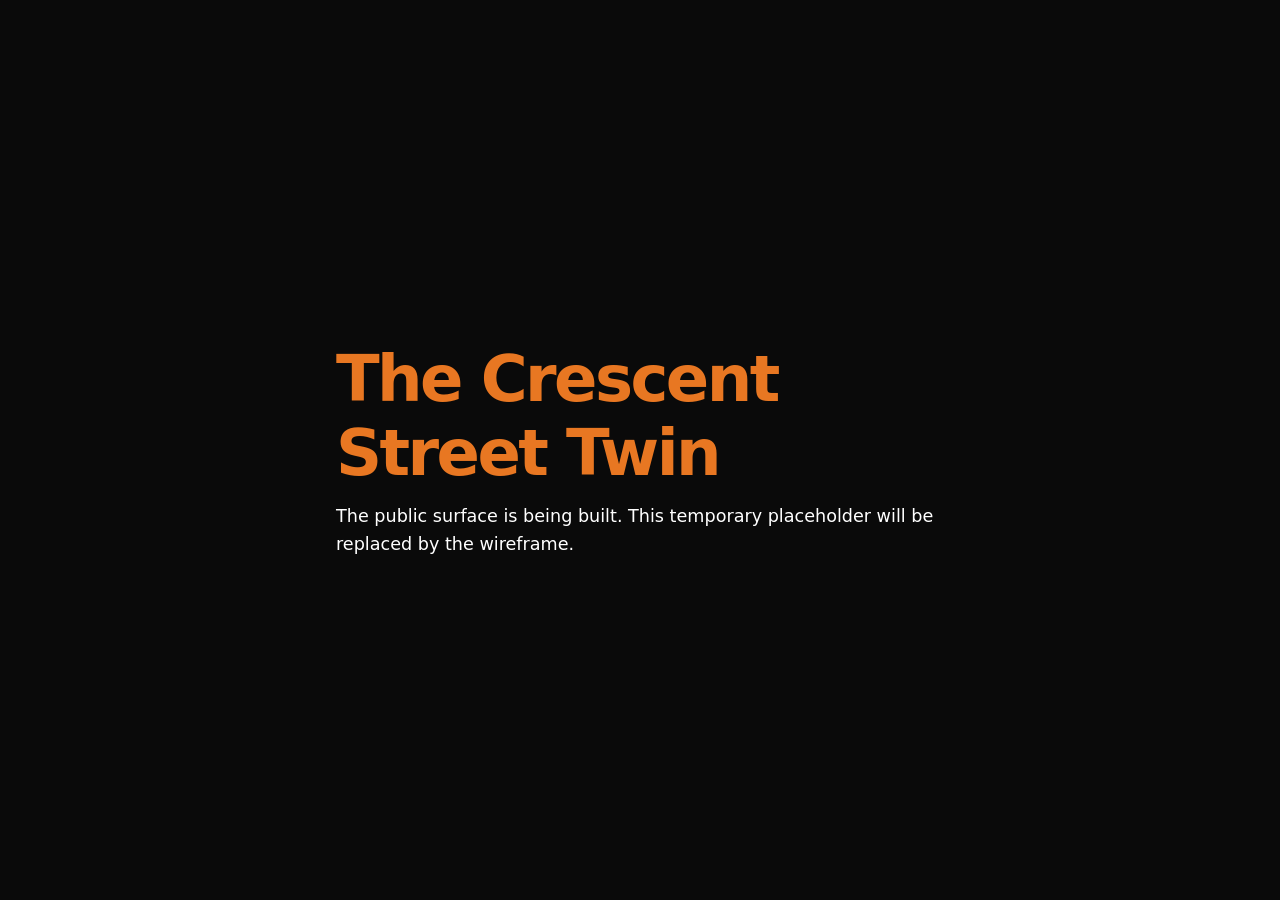
==== docs/index.html @ 07fa0f6b "Scaffold Crescent Street Twin Pages surface" ====
<!doctype html>
<html lang="en">
<head>
  <meta charset="utf-8">
  <meta name="viewport" content="width=device-width, initial-scale=1">
  <meta name="color-scheme" content="dark">
  <title>The Crescent Street Twin</title>
  <style>
    :root { background: #0a0a0a; color: #fff; font-family: system-ui, -apple-system, BlinkMacSystemFont, "Segoe UI", sans-serif; }
    body { display: grid; min-height: 100vh; margin: 0; place-items: center; }
    main { max-width: 38rem; padding: 2rem; }
    h1 { margin: 0 0 .75rem; color: #e87722; font-size: clamp(2rem, 7vw, 4rem); letter-spacing: -.04em; }
    p { margin: 0; font-size: 1.1rem; line-height: 1.6; }
  </style>
</head>
<body>
  <main>
    <h1>The Crescent Street Twin</h1>
    <p>The public surface is being built. This temporary placeholder will be replaced by the wireframe.</p>
  </main>
</body>
</html>
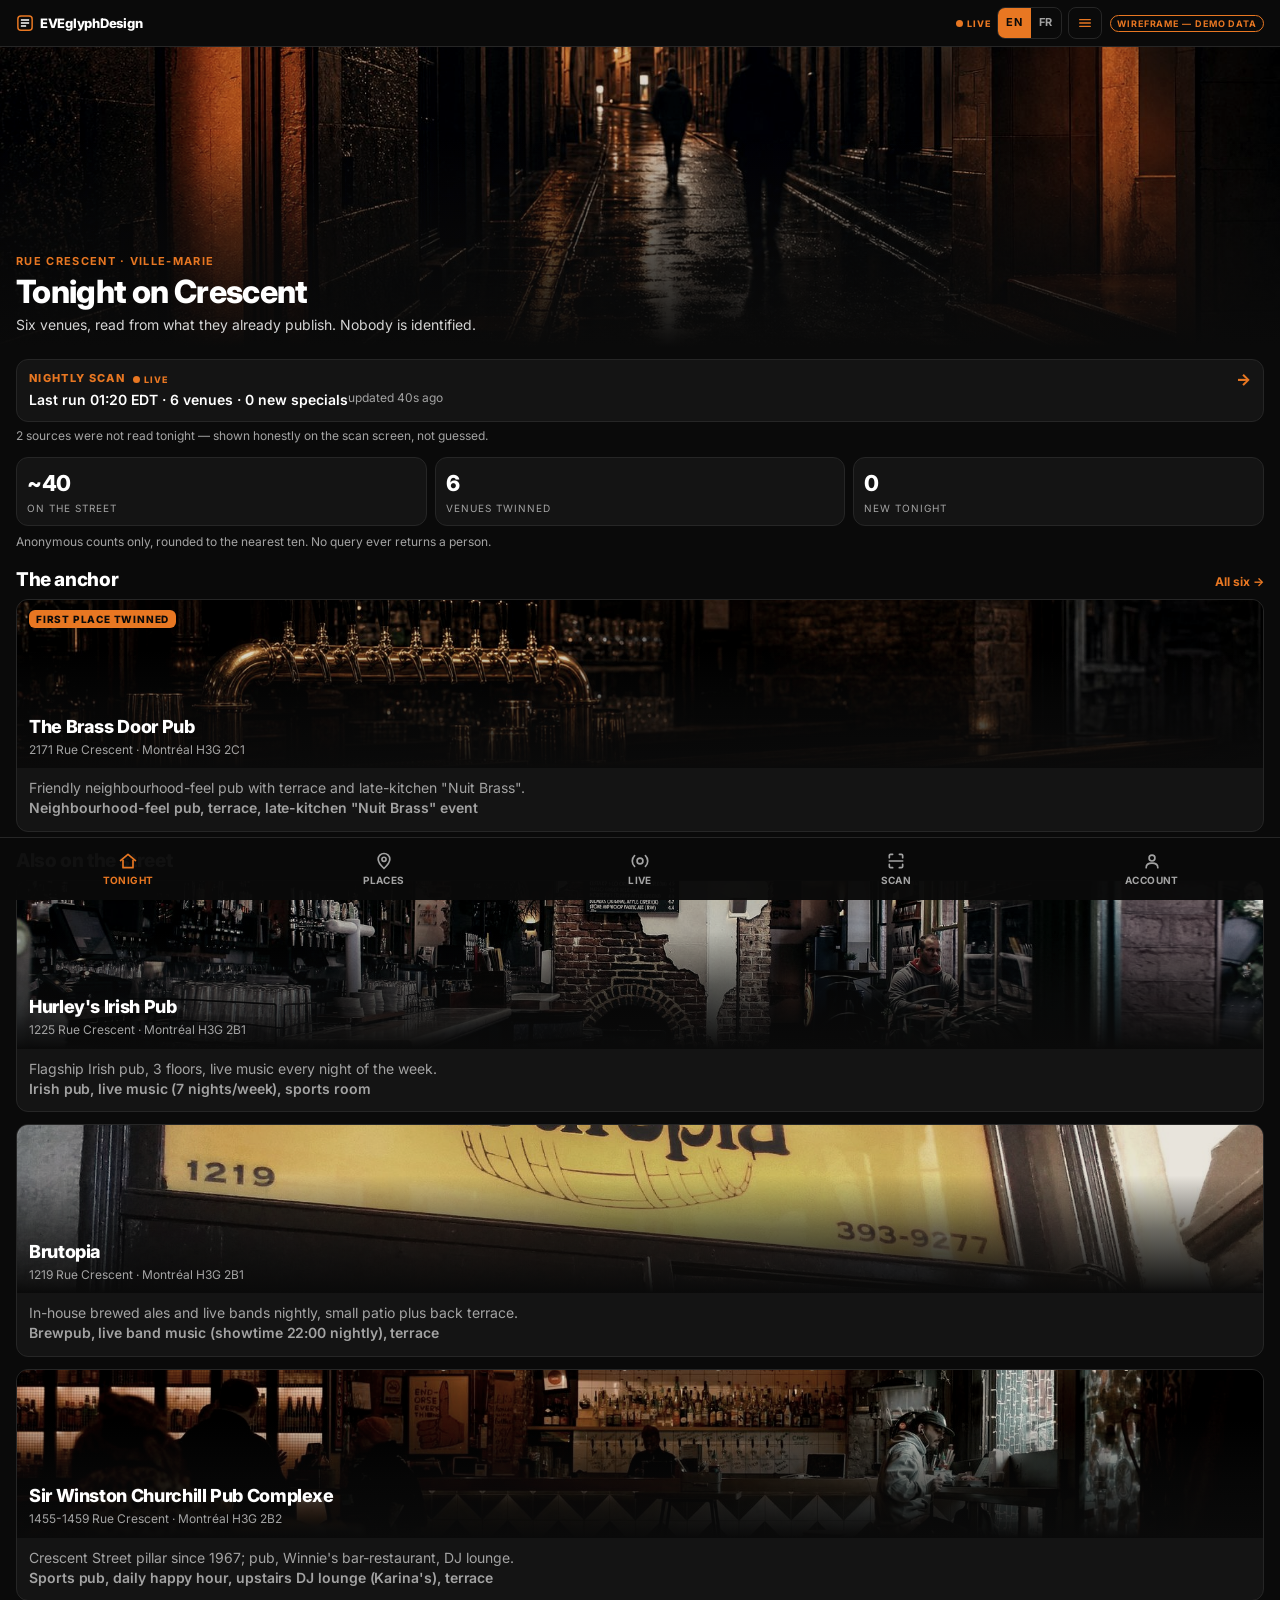
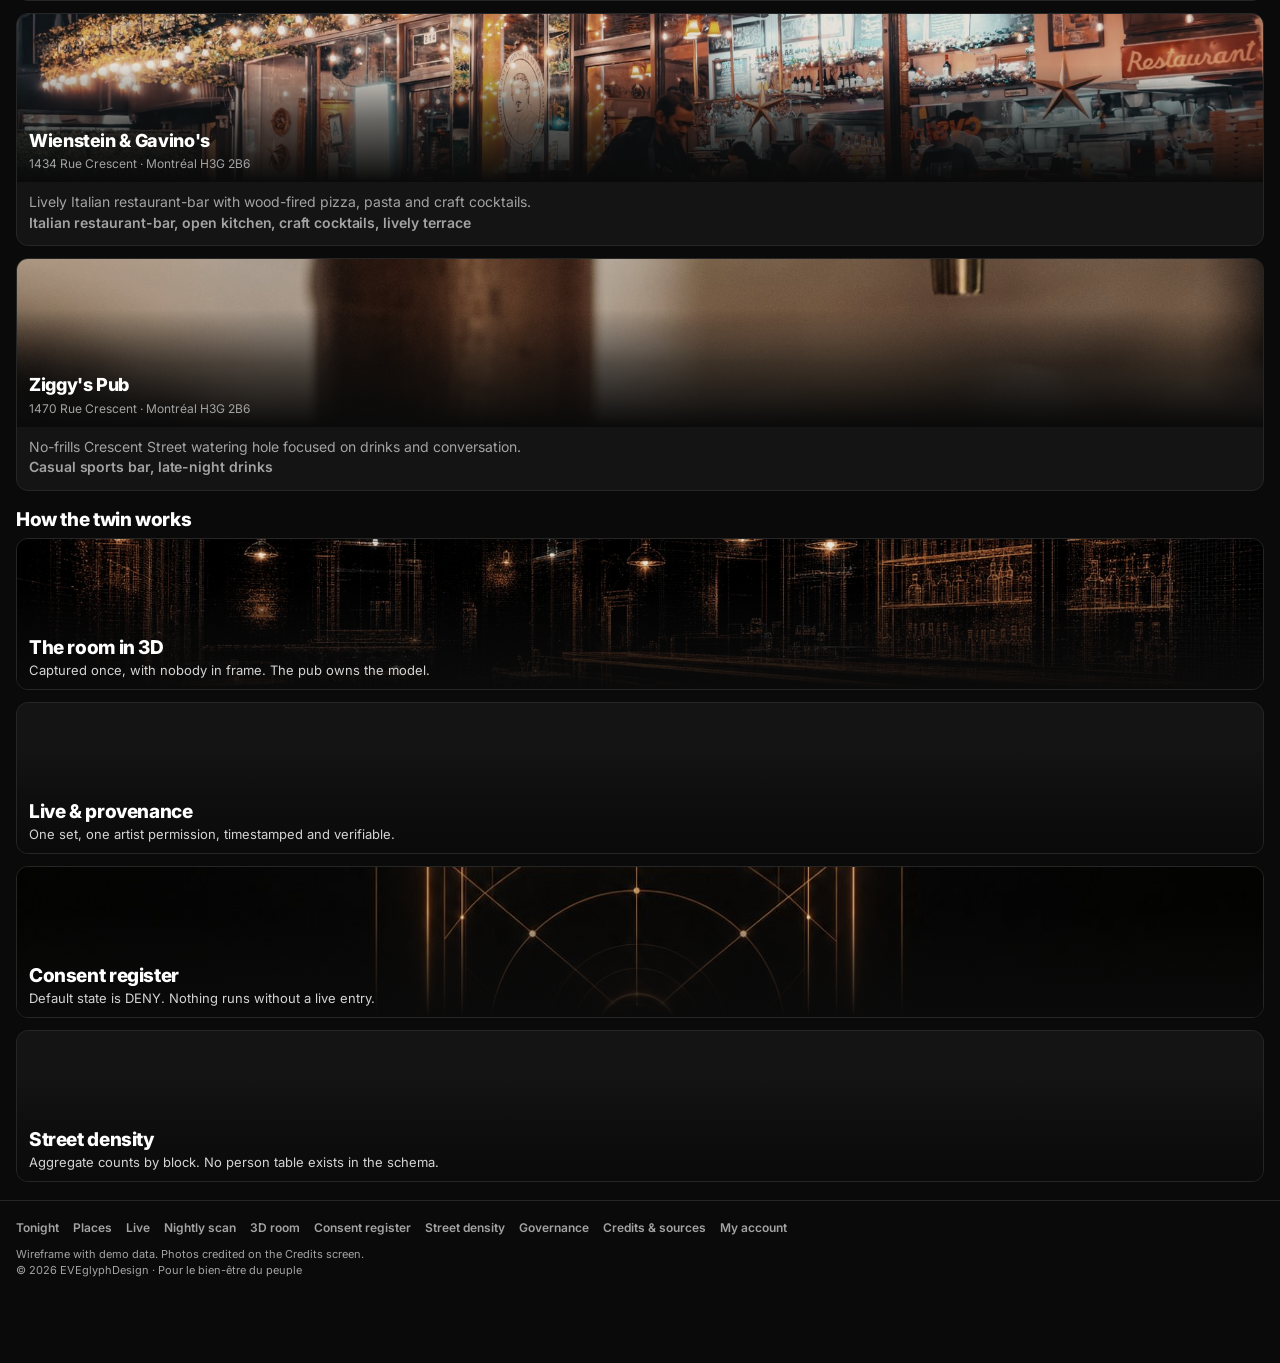
==== commit 72c68d8f: "Land dark rebuild, brand assets, nightly scan engine, policy pack, events dataset and Azure landing " ====
--- a/docs/index.html
+++ b/docs/index.html
@@ -1,22 +1,46 @@
-<!doctype html>
+<!DOCTYPE html>
 <html lang="en">
 <head>
-  <meta charset="utf-8">
-  <meta name="viewport" content="width=device-width, initial-scale=1">
-  <meta name="color-scheme" content="dark">
-  <title>The Crescent Street Twin</title>
-  <style>
-    :root { background: #0a0a0a; color: #fff; font-family: system-ui, -apple-system, BlinkMacSystemFont, "Segoe UI", sans-serif; }
-    body { display: grid; min-height: 100vh; margin: 0; place-items: center; }
-    main { max-width: 38rem; padding: 2rem; }
-    h1 { margin: 0 0 .75rem; color: #e87722; font-size: clamp(2rem, 7vw, 4rem); letter-spacing: -.04em; }
-    p { margin: 0; font-size: 1.1rem; line-height: 1.6; }
-  </style>
+<meta charset="utf-8">
+<meta name="viewport" content="width=device-width, initial-scale=1, viewport-fit=cover">
+<meta name="theme-color" content="#0a0a0a">
+<title>Crescent Street Twin — EVEglyphDesign</title>
+<meta name="description" content="A consent-first digital twin of Rue Crescent, Montréal. Wireframe with demo data. EVEglyphDesign.">
+<link rel="stylesheet" href="styles.css">
 </head>
 <body>
-  <main>
-    <h1>The Crescent Street Twin</h1>
-    <p>The public surface is being built. This temporary placeholder will be replaced by the wireframe.</p>
-  </main>
+
+<header class="appheader">
+  <span class="wordmark">
+    <svg width="18" height="18" viewBox="0 0 24 24" fill="none" aria-label="EVEglyphDesign mark" role="img">
+      <rect x="2.5" y="2.5" width="19" height="19" rx="4" stroke="#e87722" stroke-width="2"></rect>
+      <path d="M7.5 12h9M7.5 8h9M7.5 16h5" stroke="currentColor" stroke-width="2" stroke-linecap="square"></path>
+    </svg>
+    EVEglyphDesign
+  </span>
+  <span class="hdr-right">
+    <span class="livedot" title="Live"><i></i>LIVE</span>
+    <span class="langtoggle">
+      <button type="button" data-lang="en" aria-pressed="true">EN</button>
+      <button type="button" data-lang="fr" aria-pressed="false">FR</button>
+    </span>
+    <button type="button" class="menubtn" id="menubtn" aria-label="More screens" aria-expanded="false">
+      <svg viewBox="0 0 24 24" fill="none" aria-hidden="true"><path d="M4 7h16M4 12h16M4 17h16" stroke="#e87722" stroke-width="2" stroke-linecap="round"></path></svg>
+    </button>
+  </span>
+  <span class="chip-wf" data-en="Wireframe — demo data" data-fr="Maquette — données de démo">Wireframe — demo data</span>
+</header>
+
+<main id="app"></main>
+
+<div class="sheet" id="sheet" role="dialog" aria-modal="true" aria-label="More screens">
+  <div class="sheet-inner" id="sheet-inner"></div>
+</div>
+
+<nav id="tabbar" aria-label="Main"></nav>
+<div id="toast" role="status" aria-live="polite"></div>
+
+<script src="data.js"></script>
+<script src="app.js"></script>
 </body>
 </html>
--- a/docs/styles.css
+++ b/docs/styles.css
@@ -0,0 +1,397 @@
+/* EVEglyphDesign — Crescent Street Twin. Dark, image-led wireframe.
+   Three colours: #0a0a0a bg, #141414 surface, #e87722 accent. Inter only. */
+
+@font-face {
+  font-family: "Inter";
+  src: url("fonts/Inter.ttf") format("truetype");
+  font-weight: 100 900;
+  font-style: normal;
+  font-display: swap;
+}
+@font-face {
+  font-family: "Inter";
+  src: url("fonts/Inter-Italic.ttf") format("truetype");
+  font-weight: 100 900;
+  font-style: italic;
+  font-display: swap;
+}
+
+:root {
+  --bg: #0a0a0a;
+  --surf: #141414;
+  --line: #262626;
+  --fg: #ffffff;
+  --fg2: #a3a3a3;
+  --acc: #e87722;
+  --acc-hi: #ff8c2b;
+  --gutter: 16px;
+  --tabh: 62px;
+  --scrim: linear-gradient(to top, #0a0a0a 0%, rgba(10,10,10,0.55) 38%, transparent 70%);
+}
+
+* { box-sizing: border-box; -webkit-tap-highlight-color: transparent; }
+
+html, body {
+  margin: 0;
+  padding: 0;
+  background: var(--bg);
+  color: var(--fg);
+  font-family: "Inter", system-ui, sans-serif;
+  font-size: 16px;
+  line-height: 1.45;
+  overflow-x: hidden;
+  -webkit-font-smoothing: antialiased;
+}
+body { max-width: 100%; }
+img { display: block; max-width: 100%; }
+a { color: var(--acc); text-decoration: none; }
+button { font: inherit; color: inherit; }
+
+/* ---------- header ---------- */
+.appheader {
+  position: sticky;
+  top: 0;
+  z-index: 40;
+  background: rgba(10,10,10,0.94);
+  border-bottom: 1px solid var(--line);
+  padding: 7px var(--gutter) 7px;
+  padding-top: calc(7px + env(safe-area-inset-top));
+  display: flex;
+  flex-wrap: wrap;
+  align-items: center;
+  gap: 4px 8px;
+}
+.appheader .chip-wf { flex: 0 0 auto; order: 3; }
+.appheader .wordmark { flex: 1 1 auto; min-width: 0; }
+.wordmark {
+  display: flex;
+  align-items: center;
+  gap: 6px;
+  font-size: 13px;
+  font-weight: 800;
+  letter-spacing: -0.02em;
+  color: var(--fg);
+  white-space: nowrap;
+}
+.wordmark svg { display: block; }
+.hdr-right { margin-left: auto; order: 2; display: flex; align-items: center; gap: 6px; flex: 0 0 auto; }
+
+.chip-wf {
+  font-size: 9px;
+  font-weight: 700;
+  letter-spacing: 0.1em;
+  text-transform: uppercase;
+  color: var(--acc);
+  border: 1px solid var(--acc);
+  border-radius: 999px;
+  padding: 3px 6px;
+  white-space: nowrap;
+  line-height: 1;
+}
+.livedot {
+  display: inline-flex;
+  align-items: center;
+  gap: 4px;
+  font-size: 9px;
+  font-weight: 800;
+  letter-spacing: 0.12em;
+  color: var(--acc);
+  line-height: 1;
+}
+.livedot i {
+  width: 7px; height: 7px; border-radius: 50%;
+  background: var(--acc);
+  animation: pulse 1.6s ease-in-out infinite;
+}
+@keyframes pulse {
+  0%,100% { opacity: 1; transform: scale(1); }
+  50% { opacity: 0.35; transform: scale(0.72); }
+}
+@media (prefers-reduced-motion: reduce) { .livedot i { animation: none; } }
+
+.langtoggle { display: flex; border: 1px solid var(--line); border-radius: 8px; overflow: hidden; }
+.langtoggle button {
+  background: transparent;
+  border: 0;
+  color: var(--fg2);
+  font-size: 11px;
+  font-weight: 700;
+  letter-spacing: 0.06em;
+  padding: 6px 8px;
+  min-height: 30px;
+  cursor: pointer;
+}
+.langtoggle button[aria-pressed="true"] { background: var(--acc); color: #0a0a0a; }
+
+.menubtn {
+  background: transparent; border: 1px solid var(--line); border-radius: 8px;
+  width: 34px; height: 32px; display: flex; align-items: center; justify-content: center;
+  cursor: pointer; padding: 0;
+}
+.menubtn svg { width: 16px; height: 16px; }
+
+/* overflow sheet */
+.sheet {
+  position: fixed; inset: 0; z-index: 60; display: none;
+  background: rgba(0,0,0,0.72);
+}
+.sheet.open { display: block; }
+.sheet-inner {
+  position: absolute; left: 0; right: 0; bottom: 0;
+  background: var(--surf); border-top: 1px solid var(--line);
+  border-radius: 12px 12px 0 0;
+  padding: 12px var(--gutter);
+  padding-bottom: calc(14px + env(safe-area-inset-bottom));
+}
+.sheet-inner a {
+  display: block; padding: 12px 0; min-height: 48px;
+  border-bottom: 1px solid var(--line);
+  color: var(--fg); font-size: 15px; font-weight: 600;
+}
+.sheet-inner a:last-of-type { border-bottom: 0; }
+.sheet-inner a span { color: var(--fg2); font-weight: 400; font-size: 13px; }
+
+/* ---------- layout ---------- */
+main { padding-bottom: calc(var(--tabh) + 8px + env(safe-area-inset-bottom)); }
+.screen { display: none; }
+.screen.active { display: block; }
+.pad { padding-left: var(--gutter); padding-right: var(--gutter); }
+.stack > * + * { margin-top: 12px; }
+
+.eyebrow {
+  font-size: 11px; font-weight: 700; text-transform: uppercase;
+  letter-spacing: 0.12em; color: var(--acc); margin: 0 0 4px;
+}
+h1 { font-size: 27px; font-weight: 800; letter-spacing: -0.02em; line-height: 1.1; margin: 0 0 6px; }
+h2 { font-size: 19px; font-weight: 800; letter-spacing: -0.02em; line-height: 1.15; margin: 0 0 6px; }
+h3 { font-size: 15px; font-weight: 700; letter-spacing: -0.01em; margin: 0 0 3px; }
+p { margin: 0 0 8px; font-size: 15px; }
+p:last-child { margin-bottom: 0; }
+.sub { color: var(--fg2); font-size: 14px; }
+.tiny { color: var(--fg2); font-size: 12px; line-height: 1.4; }
+.sectionhead {
+  display: flex; align-items: baseline; gap: 8px;
+  padding: 18px var(--gutter) 8px;
+}
+.sectionhead h2 { margin: 0; }
+.sectionhead .more { margin-left: auto; font-size: 12px; font-weight: 700; color: var(--acc); }
+
+/* ---------- hero ---------- */
+.hero { position: relative; width: 100%; }
+.hero img { width: 100%; height: 300px; object-fit: cover; filter: brightness(0.84) contrast(1.04) saturate(0.8) sepia(0.1); }
+.hero .scrim { position: absolute; inset: 0; background: var(--scrim); }
+.hero .heroctn { position: absolute; left: var(--gutter); right: var(--gutter); bottom: 12px; display: block; }
+.hero h1 { font-size: 32px; }
+
+/* ---------- cards ---------- */
+a.card, a.card h2, a.card h3, a.card p { color: var(--fg); }
+.card {
+  background: var(--surf);
+  border: 1px solid var(--line);
+  border-radius: 12px;
+  overflow: hidden;
+}
+.card + .card { margin-top: 12px; }
+.cardpad { padding: 12px; }
+
+.venuecard { display: block; position: relative; color: var(--fg); }
+.venuecard .ph { position: relative; display: block; }
+.venuecard img { width: 100%; height: 168px; object-fit: cover; filter: brightness(0.86) contrast(1.03) saturate(0.74) sepia(0.13); }
+.venuecard .scrim { position: absolute; inset: 0; background: var(--scrim); }
+.venuecard .capt { position: absolute; left: 12px; right: 12px; bottom: 10px; display: block; }
+.venuecard h3 { font-size: 18px; font-weight: 800; letter-spacing: -0.02em; margin: 0; }
+.venuecard .addr { font-size: 12px; color: var(--fg2); margin: 1px 0 0; }
+.venuecard .body { display: block; padding: 10px 12px 12px; }
+.venuecard .body p { margin: 0; font-size: 14px; color: var(--fg2); }
+.venuecard .kf { margin-top: 5px; font-size: 13px; letter-spacing: -0.005em; color: var(--acc); font-weight: 600; }
+
+.badge-anchor {
+  position: absolute; top: 10px; left: 12px; display: inline-block; max-width: 60%;
+  background: var(--acc); color: #0a0a0a;
+  font-size: 10px; font-weight: 800; letter-spacing: 0.08em; text-transform: uppercase;
+  padding: 4px 7px; border-radius: 6px; line-height: 1;
+}
+.notile {
+  background: var(--surf); border: 1px solid var(--line);
+  height: 168px; display: flex; align-items: flex-end; padding: 12px;
+}
+.notile span { font-size: 11px; letter-spacing: 0.12em; text-transform: uppercase; color: var(--acc); font-weight: 700; }
+
+/* strip */
+.strip {
+  display: flex; flex-wrap: wrap; background: var(--surf); border: 1px solid var(--line);
+  border-radius: 12px; padding: 11px 12px; color: var(--fg);
+}
+.strip .row1 { display: flex; width: 100%; align-items: center; gap: 8px; }
+.strip .lbl { font-size: 11px; font-weight: 800; letter-spacing: 0.12em; text-transform: uppercase; color: var(--acc); }
+.strip .go { margin-left: auto; color: var(--acc); font-weight: 800; font-size: 16px; line-height: 1; }
+.strip .row2 { display: block; margin-top: 3px; font-size: 14px; font-weight: 600; }
+.strip .row3 { display: block; margin-top: 2px; font-size: 12px; color: var(--fg2); }
+
+/* metrics */
+.grid2 { display: grid; grid-template-columns: 1fr 1fr; gap: 10px; }
+.grid3 { display: grid; grid-template-columns: 1fr 1fr 1fr; gap: 8px; }
+.metric { background: var(--surf); border: 1px solid var(--line); border-radius: 12px; padding: 10px; }
+.metric .n { font-size: 22px; font-weight: 800; letter-spacing: -0.02em; }
+.metric .k { font-size: 10px; text-transform: uppercase; letter-spacing: 0.1em; color: var(--fg2); margin-top: 1px; }
+
+/* rows / kv */
+.kv { display: flex; gap: 10px; padding: 8px 0; border-bottom: 1px solid var(--line); font-size: 14px; }
+.kv:last-child { border-bottom: 0; }
+.kv .k { color: var(--fg2); flex: 0 0 96px; font-size: 12px; text-transform: uppercase; letter-spacing: 0.08em; padding-top: 2px; }
+.kv .v { flex: 1; }
+
+/* menu */
+.menusec { margin-top: 10px; }
+.menusec .sh { font-size: 11px; text-transform: uppercase; letter-spacing: 0.12em; color: var(--acc); font-weight: 700; margin-bottom: 4px; }
+.mrow { display: flex; gap: 10px; align-items: baseline; padding: 6px 0; border-bottom: 1px solid var(--line); }
+.mrow:last-child { border-bottom: 0; }
+.mrow .mn { font-size: 15px; flex: 1; }
+.mrow .mp { font-size: 15px; font-weight: 700; color: var(--fg); white-space: nowrap; }
+
+/* buttons */
+.btn {
+  display: flex; align-items: center; justify-content: center; gap: 8px;
+  min-height: 48px; border-radius: 12px; width: 100%;
+  background: var(--acc); color: #0a0a0a; font-weight: 800; font-size: 15px;
+  letter-spacing: -0.01em; border: 0; cursor: pointer; text-align: center;
+}
+.btn:hover, .btn:active { background: var(--acc-hi); }
+.btn.ghost { background: transparent; color: var(--acc); border: 1px solid var(--acc); }
+.btn.ghost:hover { background: rgba(232,119,34,0.12); color: var(--acc-hi); }
+.btn.sm { min-height: 40px; font-size: 14px; }
+.btn.line { background: transparent; color: var(--fg); border: 1px solid var(--line); }
+
+.dineonly { font-size: 13px; color: var(--fg2); padding: 10px 0 0; }
+
+/* chips */
+.chips { display: flex; flex-wrap: wrap; gap: 6px; }
+.chip {
+  font-size: 11px; font-weight: 700; letter-spacing: 0.06em; text-transform: uppercase;
+  border: 1px solid var(--line); border-radius: 999px; padding: 4px 8px; color: var(--fg2);
+  background: transparent; cursor: pointer; min-height: 28px;
+}
+.chip[aria-pressed="true"] { border-color: var(--acc); color: var(--acc); }
+.chip.new { border-color: var(--acc); color: var(--acc); cursor: default; }
+.chip.unch { cursor: default; }
+.chip.err { border-color: #a3a3a3; color: #ffffff; cursor: default; }
+
+/* switch */
+.swrow { display: flex; gap: 12px; align-items: flex-start; padding: 12px 0; border-bottom: 1px solid var(--line); }
+.swrow:last-child { border-bottom: 0; }
+.swrow .txt { flex: 1; min-width: 0; }
+.swrow .txt h3 { margin: 0 0 2px; }
+.swrow .txt p { font-size: 13px; color: var(--fg2); margin: 0; }
+.swrow .exp { font-size: 11px; color: var(--fg2); margin-top: 4px; letter-spacing: 0.04em; }
+.switch {
+  flex: 0 0 auto; width: 50px; height: 30px; border-radius: 999px;
+  border: 1px solid var(--line); background: #0a0a0a; position: relative; cursor: pointer; padding: 0;
+  margin-top: 2px;
+}
+.switch::after {
+  content: ""; position: absolute; top: 3px; left: 3px; width: 22px; height: 22px;
+  border-radius: 50%; background: var(--fg2); transition: transform .15s ease, background .15s ease;
+}
+.switch[aria-checked="true"] { background: var(--acc); border-color: var(--acc); }
+.switch[aria-checked="true"]::after { transform: translateX(20px); background: #0a0a0a; }
+.switch[disabled] { opacity: 0.45; cursor: not-allowed; }
+
+.seg { display: flex; gap: 6px; margin-top: 8px; }
+.seg[hidden] { display: none; }
+.seg button {
+  flex: 1; min-height: 40px; border-radius: 10px; border: 1px solid var(--line);
+  background: transparent; color: var(--fg2); font-size: 13px; font-weight: 700; cursor: pointer;
+}
+.seg button[aria-pressed="true"] { border-color: var(--acc); color: var(--acc); }
+
+/* scan rows */
+.scanrow { padding: 11px 12px; border-bottom: 1px solid var(--line); }
+.scanrow:last-child { border-bottom: 0; }
+.scanrow .top { display: flex; gap: 8px; align-items: center; }
+.scanrow .top h3 { margin: 0; flex: 1; font-size: 15px; }
+.scanrow .found { font-size: 14px; margin: 4px 0 0; }
+.scanrow .src { font-size: 12px; color: var(--fg2); margin-top: 3px; word-break: break-word; }
+.scanrow .acts { margin-top: 6px; display: flex; gap: 12px; align-items: center; }
+.scanrow .acts a, .scanrow .acts button {
+  font-size: 12px; font-weight: 700; color: var(--acc); background: none; border: 0; padding: 0; cursor: pointer;
+}
+
+/* photo blocks */
+.photo { position: relative; }
+.photo img { width: 100%; object-fit: cover; filter: brightness(0.88) contrast(1.03) saturate(0.72) sepia(0.14); }
+.photo .scrim { position: absolute; inset: 0; background: var(--scrim); }
+.photo .cap { position: absolute; left: 12px; right: 12px; bottom: 10px; display: block; }
+.photo .cap h2 { margin: 0; }
+.photo .cap p { margin: 2px 0 0; font-size: 13px; color: #d4d4d4; }
+
+.fullbleed { margin-left: calc(-1 * var(--gutter)); margin-right: calc(-1 * var(--gutter)); }
+
+.gal { display: grid; grid-template-columns: 1fr 1fr; gap: 8px; }
+.gal img { width: 100%; height: 92px; object-fit: cover; border-radius: 8px; filter: brightness(0.86) contrast(1.03) saturate(0.74) sepia(0.13); }
+
+.bar { height: 6px; background: #0a0a0a; border: 1px solid var(--line); border-radius: 999px; overflow: hidden; }
+.bar i { display: block; height: 100%; background: var(--acc); transition: width .6s ease; }
+
+.backlink {
+  display: inline-flex; align-items: center; gap: 6px; min-height: 44px;
+  font-size: 13px; font-weight: 700; color: var(--acc);
+}
+
+.note {
+  border-left: 2px solid var(--acc); padding: 8px 0 8px 10px;
+  font-size: 13px; color: var(--fg2);
+}
+.note b { color: var(--fg); font-weight: 700; }
+
+/* footer */
+.screenfoot { padding: 18px var(--gutter) 14px; border-top: 1px solid var(--line); margin-top: 18px; }
+.footnav { display: flex; flex-wrap: wrap; gap: 8px 14px; margin-bottom: 10px; }
+.footnav a { font-size: 12px; font-weight: 600; color: var(--fg2); }
+.footnav a:hover { color: var(--acc-hi); }
+.copyline { font-size: 11px; color: var(--fg2); margin: 0; }
+
+/* tab bar */
+#tabbar {
+  position: fixed; left: 0; right: 0; bottom: 0; z-index: 50;
+  display: grid; grid-template-columns: repeat(5, 1fr);
+  background: rgba(10,10,10,0.97);
+  border-top: 1px solid var(--line);
+  padding-bottom: env(safe-area-inset-bottom);
+}
+#tabbar a {
+  display: flex; flex-direction: column; align-items: center; justify-content: center; gap: 2px;
+  min-height: 48px; height: var(--tabh); color: var(--fg2);
+  font-size: 10px; font-weight: 700; letter-spacing: 0.04em; text-transform: uppercase;
+}
+#tabbar a svg { width: 20px; height: 20px; }
+#tabbar a.active { color: var(--acc); }
+
+/* toast */
+#toast {
+  position: fixed; left: var(--gutter); right: var(--gutter);
+  bottom: calc(var(--tabh) + 12px + env(safe-area-inset-bottom));
+  background: var(--surf); border: 1px solid var(--acc); border-radius: 12px;
+  padding: 10px 12px; font-size: 13px; z-index: 70; display: none;
+}
+
+.creditrow { padding: 10px 0; border-bottom: 1px solid var(--line); display: flex; gap: 10px; }
+.creditrow:last-child { border-bottom: 0; }
+.creditrow img { width: 62px; height: 62px; object-fit: cover; border-radius: 8px; flex: 0 0 62px; }
+.creditrow .m { flex: 1; min-width: 0; }
+.creditrow .m h3 { font-size: 13px; margin: 0 0 2px; word-break: break-word; }
+.creditrow .m p { font-size: 12px; color: var(--fg2); margin: 0; }
+.creditrow .m a { font-size: 12px; word-break: break-all; }
+.aitag { display: inline-block; font-size: 10px; font-weight: 800; letter-spacing: 0.08em; text-transform: uppercase; color: var(--acc); border: 1px solid var(--acc); border-radius: 4px; padding: 1px 4px; margin-top: 3px; }
+
+:focus-visible { outline: 2px solid var(--acc-hi); outline-offset: 2px; }
+
+/* signal blocks (nightly digest) */
+.sig { padding: 7px 0; border-bottom: 1px solid var(--line); }
+.sig:last-child { border-bottom: 0; }
+.sig .found { margin: 2px 0 0; }
+.siglabel {
+  display: inline-block; font-size: 10px; font-weight: 800; letter-spacing: 0.1em;
+  text-transform: uppercase; color: var(--acc); border: 1px solid var(--acc);
+  border-radius: 4px; padding: 2px 5px; line-height: 1;
+}
+.scanrow .src a { word-break: break-word; }
